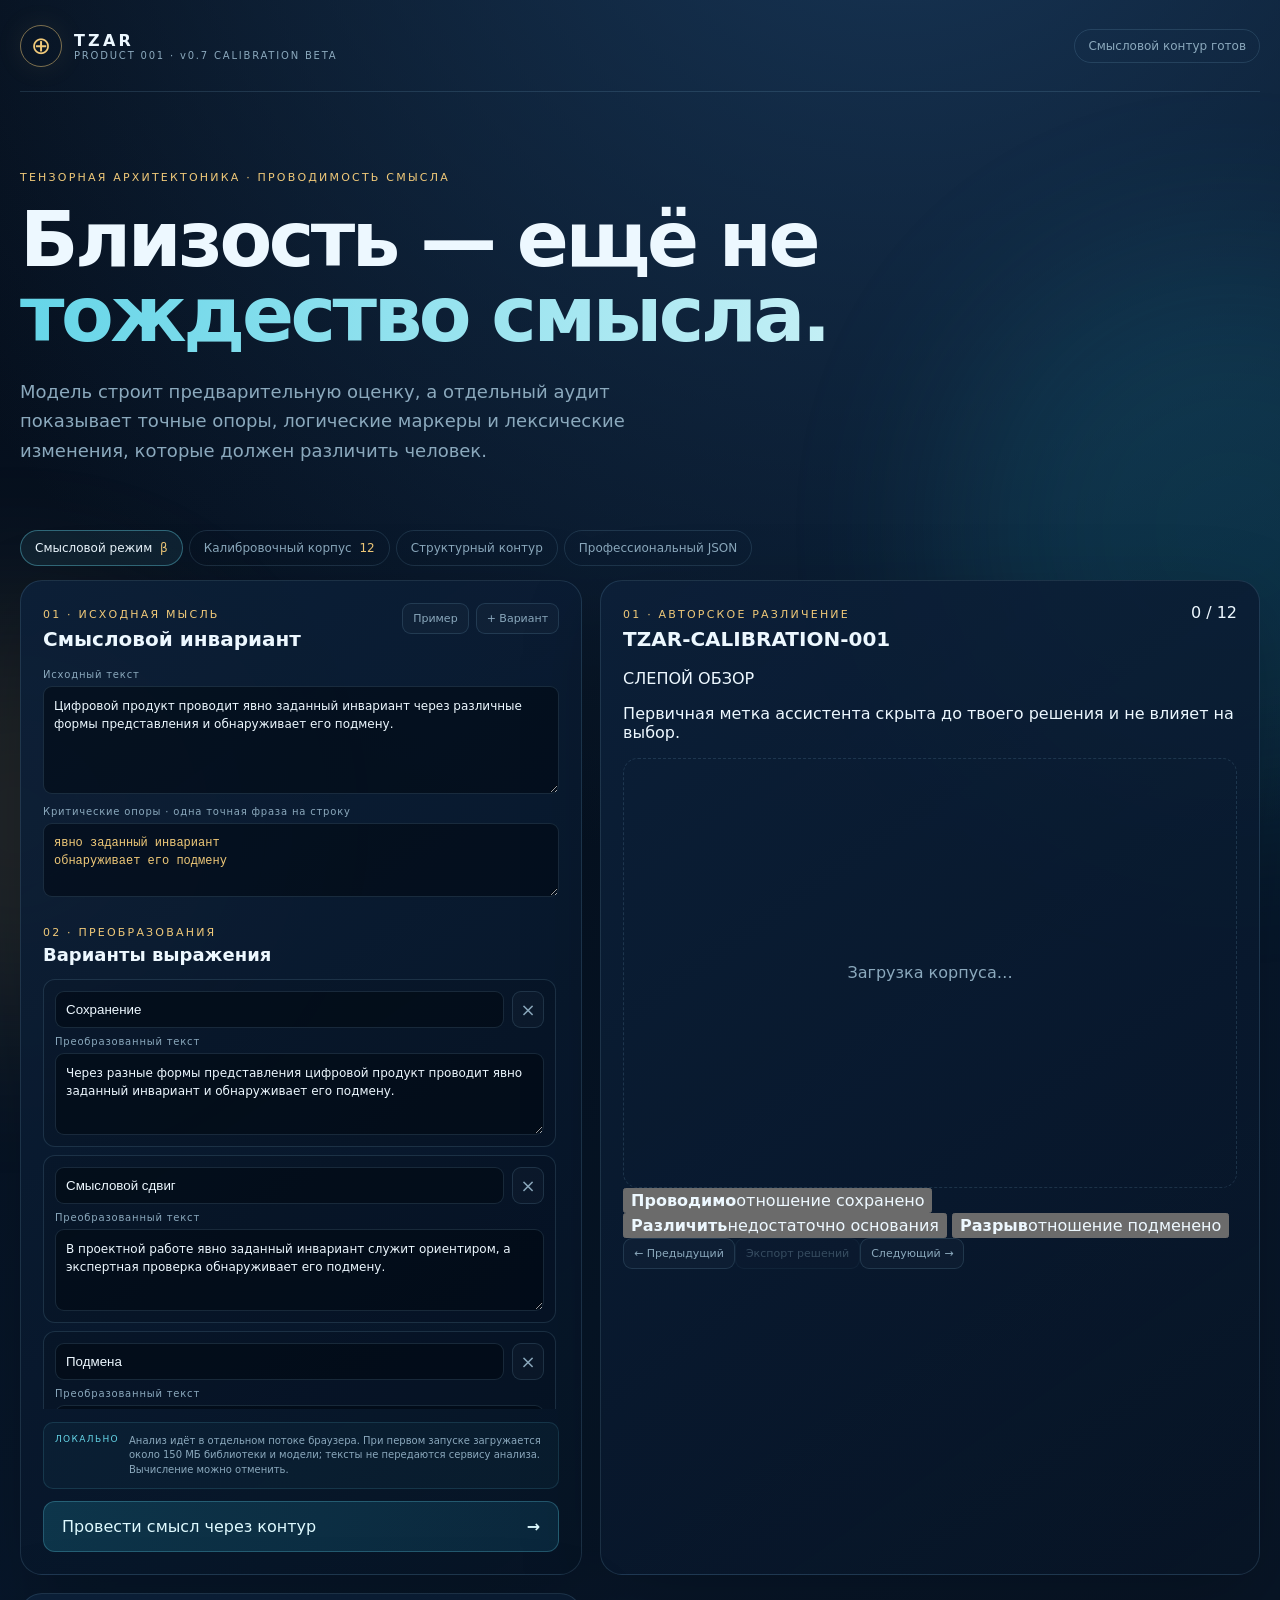
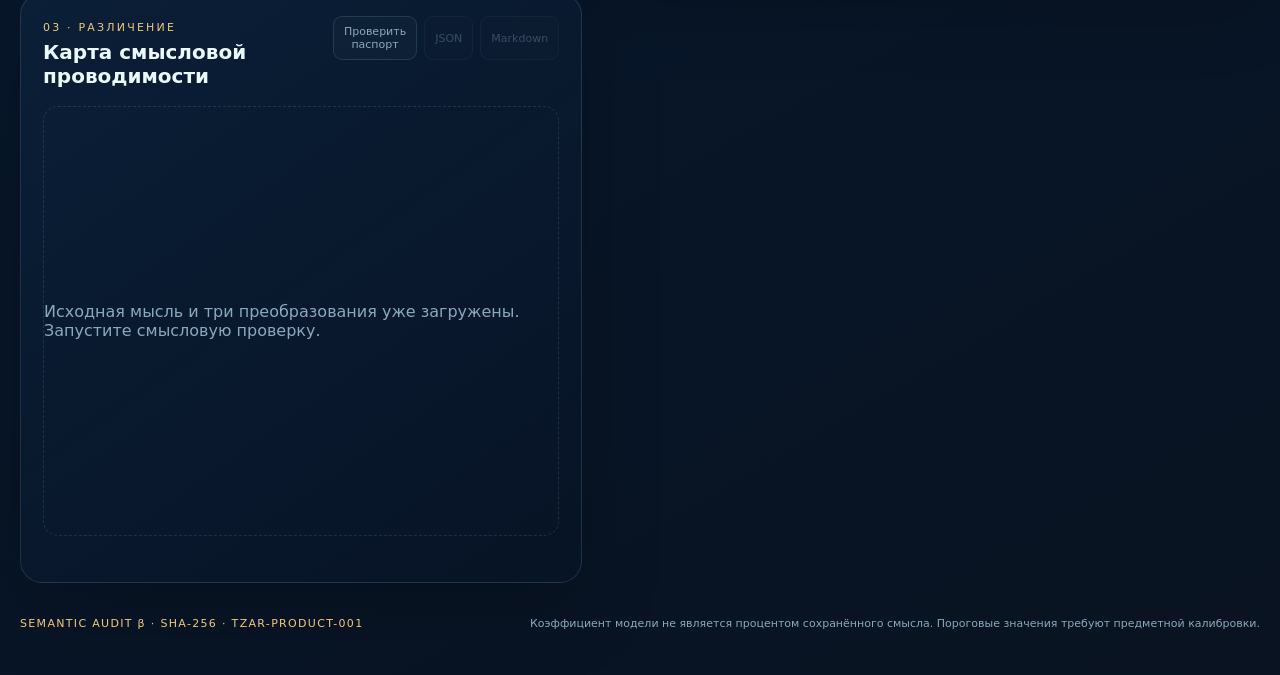
==== products/tzar-conductance/index.html @ d2043712 "feat(product-001): add blind calibration laboratory" ====
<!doctype html>
<html lang="ru">
<head>
  <meta charset="utf-8">
  <meta name="viewport" content="width=device-width,initial-scale=1">
  <meta name="theme-color" content="#071529">
  <title>TZAR Conductance</title>
  <link rel="stylesheet" href="./styles.css">
</head>
<body data-mode="semantic">
  <div class="orb orb-a"></div><div class="orb orb-b"></div>
  <main>
    <header>
      <div class="brand"><span class="sigil">⊕</span><div><b>TZAR</b><small>PRODUCT 001 · v0.7 CALIBRATION BETA</small></div></div>
      <div id="status" class="status" data-tone="idle">Смысловой контур готов</div>
    </header>

    <section class="hero">
      <p class="eyebrow">Тензорная Архитектоника · проводимость смысла</p>
      <h1>Близость — ещё не<br><em>тождество смысла.</em></h1>
      <p class="lead">Модель строит предварительную оценку, а отдельный аудит показывает точные опоры, логические маркеры и лексические изменения, которые должен различить человек.</p>
    </section>

    <nav class="mode-switch" aria-label="Режим продукта">
      <button class="mode active" data-mode="semantic">Смысловой режим <span>β</span></button>
      <button class="mode" data-mode="calibration">Калибровочный корпус <span>12</span></button>
      <button class="mode" data-mode="builder">Структурный контур</button>
      <button class="mode" data-mode="json">Профессиональный JSON</button>
    </nav>

    <section class="workspace">
      <div class="panel input-panel semantic-panel">
        <div class="panel-head"><div><small>01 · ИСХОДНАЯ МЫСЛЬ</small><h2>Смысловой инвариант</h2></div><div class="actions"><button id="semantic-example" class="ghost">Пример</button><button id="add-variant" class="ghost">+ Вариант</button></div></div>
        <label class="field semantic-field"><span>Исходный текст</span><textarea id="semantic-source" placeholder="Сформулируйте мысль, которую нужно провести через преобразования"></textarea></label>
        <label class="field semantic-field anchors-field"><span>Критические опоры · одна точная фраза на строку</span><textarea id="semantic-anchors" placeholder="Фразы, исчезновение которых означает подмену"></textarea></label>
        <div class="forms-title"><div><small>02 · ПРЕОБРАЗОВАНИЯ</small><h2>Варианты выражения</h2></div></div>
        <div id="semantic-variants" class="forms semantic-variants"></div>
        <div class="local-note"><span>ЛОКАЛЬНО</span><p>Анализ идёт в отдельном потоке браузера. При первом запуске загружается около 150 МБ библиотеки и модели; тексты не передаются сервису анализа. Вычисление можно отменить.</p></div>
        <button id="analyze-semantic" class="primary"><span>Провести смысл через контур</span><b>→</b></button>
      </div>

      <div class="panel input-panel calibration-panel">
        <div class="panel-head"><div><small>01 · АВТОРСКОЕ РАЗЛИЧЕНИЕ</small><h2>TZAR-CALIBRATION-001</h2></div><div id="calibration-progress" class="calibration-progress">0 / 12</div></div>
        <div class="blind-note"><span>СЛЕПОЙ ОБЗОР</span><p>Первичная метка ассистента скрыта до твоего решения и не влияет на выбор.</p></div>
        <article id="calibration-case" class="calibration-case"><div class="empty">Загрузка корпуса…</div></article>
        <div class="calibration-labels" aria-label="Авторское решение">
          <button data-label="preserved"><b>Проводимо</b><span>отношение сохранено</span></button>
          <button data-label="review"><b>Различить</b><span>недостаточно основания</span></button>
          <button data-label="rupture"><b>Разрыв</b><span>отношение подменено</span></button>
        </div>
        <div class="calibration-navigation"><button id="calibration-prev" class="ghost">← Предыдущий</button><button id="export-calibration" class="ghost" disabled>Экспорт решений</button><button id="calibration-next" class="ghost">Следующий →</button></div>
      </div>

      <div class="panel input-panel builder-panel">
        <div class="panel-head"><div><small>01 · ОСЬ</small><h2>Исходный конструкт</h2></div><div class="actions"><button id="example" class="ghost">Пример</button><button id="reset" class="ghost">Сбросить</button></div></div>
        <div id="source-fields" class="source-fields"></div>
        <div class="forms-title"><div><small>02 · ФОРМЫ</small><h2>Геометрии проявления</h2></div><div class="actions"><button id="add-form" class="ghost">+ Форма</button><button id="add-negative" class="ghost">+ Контроль</button></div></div>
        <div id="forms" class="forms"></div>
        <button id="verify" class="primary"><span>Провести через контур</span><b>→</b></button>
      </div>

      <div class="panel input-panel json-panel">
        <div class="panel-head"><div><small>01 · ДАННЫЕ</small><h2>JSON-конструкт</h2></div></div>
        <textarea id="payload" spellcheck="false"></textarea>
        <button id="verify-json" class="primary"><span>Проверить JSON</span><b>→</b></button>
      </div>

      <div class="panel output-panel">
        <div class="panel-head"><div><small>03 · РАЗЛИЧЕНИЕ</small><h2 id="output-title">Карта смысловой проводимости</h2></div><div class="actions"><button id="verify-passport" class="ghost">Проверить паспорт</button><button id="export-json" class="ghost" disabled>JSON</button><button id="export-markdown" class="ghost" disabled>Markdown</button><input id="passport-file" type="file" accept=".json,application/json" hidden></div></div>
        <div id="passport-status"></div>
        <div id="result"><div class="empty">Запустите смысловую проверку. Первая загрузка модели займёт некоторое время.</div></div>
      </div>
    </section>

    <footer><span>SEMANTIC AUDIT β · SHA-256 · TZAR-PRODUCT-001</span><p>Коэффициент модели не является процентом сохранённого смысла. Пороговые значения требуют предметной калибровки.</p></footer>
  </main>
  <script type="module" src="./app.mjs"></script>
</body>
</html>
---- products/tzar-conductance/styles.css ----
:root{color-scheme:dark;--bg:#06101f;--panel:rgba(10,28,51,.78);--line:rgba(140,191,224,.16);--text:#edf8ff;--muted:#8ba9bd;--gold:#f0c979;--cyan:#65d5e8;--pass:#72dfb5;--fail:#ff7d89}
*{box-sizing:border-box}body{margin:0;min-height:100vh;background:radial-gradient(circle at 70% -10%,#183758 0,transparent 42%),linear-gradient(150deg,#050d19,#07172b 55%,#091321);color:var(--text);font-family:Inter,ui-sans-serif,system-ui,-apple-system,sans-serif;overflow-x:hidden}.orb{position:fixed;border-radius:50%;filter:blur(90px);opacity:.12;pointer-events:none}.orb-a{width:36rem;height:36rem;background:#25c9e0;right:-15rem;top:15rem}.orb-b{width:26rem;height:26rem;background:#e7b95d;left:-12rem;bottom:-8rem}main{width:min(1240px,calc(100% - 40px));margin:auto;position:relative}header{height:92px;display:flex;align-items:center;justify-content:space-between;border-bottom:1px solid var(--line)}.brand{display:flex;align-items:center;gap:12px}.brand div{display:grid}.brand b{letter-spacing:.2em}.brand small{font-size:10px;letter-spacing:.18em;color:var(--muted)}.sigil{width:42px;height:42px;display:grid;place-items:center;border:1px solid rgba(240,201,121,.5);border-radius:50%;color:var(--gold);font-size:24px;box-shadow:0 0 30px rgba(240,201,121,.08)}.status{font-size:12px;padding:9px 13px;border:1px solid var(--line);border-radius:99px;color:var(--muted)}.status[data-tone=pass]{color:var(--pass);border-color:rgba(114,223,181,.35)}.status[data-tone=fail]{color:var(--fail);border-color:rgba(255,125,137,.35)}.status[data-tone=work]{color:var(--gold)}.hero{padding:68px 0 46px;max-width:900px}.eyebrow,.panel-head small{font-size:11px;letter-spacing:.2em;color:var(--gold);text-transform:uppercase}.hero h1{font-size:clamp(42px,6vw,82px);line-height:.98;letter-spacing:-.045em;margin:18px 0 24px;font-weight:630}.hero h1 em{font-style:normal;color:transparent;background:linear-gradient(90deg,var(--cyan),#c3eff5);background-clip:text}.lead{max-width:690px;color:var(--muted);font-size:18px;line-height:1.65}.workspace{display:grid;grid-template-columns:minmax(0,.92fr) minmax(0,1.08fr);gap:18px}.panel{background:linear-gradient(145deg,rgba(12,32,57,.9),rgba(7,20,37,.86));border:1px solid var(--line);border-radius:22px;padding:22px;box-shadow:0 24px 80px rgba(0,0,0,.22);min-height:590px}.panel-head{display:flex;align-items:flex-start;justify-content:space-between;gap:15px;margin-bottom:18px}.panel-head h2{margin:5px 0 0;font-size:20px}.actions{display:flex;gap:7px}button{font:inherit;color:inherit;cursor:pointer}.ghost{padding:8px 10px;border:1px solid var(--line);background:rgba(255,255,255,.025);border-radius:9px;font-size:11px;color:var(--muted)}.ghost:hover:not(:disabled){border-color:rgba(101,213,232,.4);color:var(--text)}button:disabled{opacity:.35;cursor:not-allowed}textarea{width:100%;height:455px;resize:vertical;background:rgba(1,8,17,.64);border:1px solid var(--line);border-radius:14px;padding:16px;color:#bfe4ef;font:12px/1.55 ui-monospace,SFMono-Regular,Menlo,monospace;outline:none}textarea:focus{border-color:rgba(101,213,232,.38);box-shadow:0 0 0 3px rgba(101,213,232,.05)}.primary{width:100%;margin-top:12px;border:1px solid rgba(101,213,232,.28);background:linear-gradient(90deg,rgba(32,140,164,.26),rgba(24,98,129,.25));border-radius:12px;padding:15px 18px;display:flex;justify-content:space-between;color:#dffaff}.primary:hover{border-color:rgba(101,213,232,.55)}.empty{height:430px;display:grid;place-items:center;color:var(--muted);border:1px dashed var(--line);border-radius:15px}.summary{display:flex;gap:15px;align-items:center;padding:18px;border:1px solid var(--line);border-radius:15px;margin-bottom:12px}.summary.pass{border-color:rgba(114,223,181,.25);background:rgba(31,119,93,.08)}.summary.fail{border-color:rgba(255,125,137,.28);background:rgba(140,39,52,.1)}.summary-mark{font-size:32px;color:var(--pass)}.summary.fail .summary-mark{color:var(--fail)}.summary div{display:grid}.summary small{color:var(--muted)}.summary strong{margin-top:3px;letter-spacing:.08em}.chain{display:grid;gap:9px}.node{padding:16px;border:1px solid var(--line);border-radius:13px;background:rgba(0,0,0,.1)}.node.pass{border-left:3px solid var(--pass)}.node.fail{border-left:3px solid var(--fail)}.node-top{display:flex;justify-content:space-between;color:var(--muted);font-size:10px;letter-spacing:.15em}.node-top b{color:var(--pass)}.node.fail .node-top b{color:var(--fail)}.node h3{font-size:15px;margin:11px 0 4px}.node p{font-size:12px;color:var(--muted);margin:0 0 10px}.node code{font-size:11px;color:#8fc7d7}.error{padding:20px;border:1px solid rgba(255,125,137,.3);border-radius:14px;color:var(--fail)}.error p{color:var(--muted)}footer{display:flex;justify-content:space-between;gap:30px;padding:34px 0 45px;color:var(--muted);font-size:11px}footer span{color:var(--gold);letter-spacing:.12em}footer p{margin:0;text-align:right}@media(max-width:860px){main{width:min(100% - 24px,700px)}.hero{padding-top:46px}.workspace{grid-template-columns:1fr}.panel{min-height:unset}textarea{height:400px}.empty{height:330px}footer{display:grid}footer p{text-align:left}}@media(max-width:520px){header{height:76px}.hero h1{font-size:42px}.lead{font-size:15px}.panel{padding:15px;border-radius:16px}.panel-head{display:grid}.actions{grid-row:1}.status{font-size:10px}.brand small{display:none}}

.mode-switch{display:flex;gap:6px;margin-bottom:14px}.mode{border:1px solid var(--line);background:transparent;color:var(--muted);padding:10px 14px;border-radius:99px;font-size:12px}.mode.active{color:var(--text);border-color:rgba(101,213,232,.4);background:rgba(101,213,232,.08)}.json-panel{display:none}.source-fields{display:grid;grid-template-columns:1fr 1fr;gap:10px}.field{display:grid;gap:6px}.field span{font-size:10px;letter-spacing:.08em;color:var(--muted)}.field input,.field textarea,.form-card input,.form-card select{width:100%;height:auto;border:1px solid var(--line);background:rgba(1,8,17,.55);color:var(--text);border-radius:9px;padding:10px;font:12px/1.4 inherit}.field textarea{height:74px;resize:vertical;font-family:inherit}.source-fields .field:nth-child(4){grid-column:1/-1}.forms-title{display:flex;align-items:end;justify-content:space-between;margin:24px 0 10px}.forms-title small{font-size:11px;letter-spacing:.2em;color:var(--gold)}.forms-title h2{font-size:18px;margin:4px 0}.forms{display:grid;gap:8px;max-height:390px;overflow:auto;padding-right:3px}.form-card{border:1px solid var(--line);border-radius:12px;padding:11px;background:rgba(0,0,0,.1)}.form-card-head,.form-meta{display:flex;gap:8px}.form-card-head{margin-bottom:8px}.form-card-head .remove{width:34px;font-size:18px;padding:4px}.form-meta{margin-bottom:9px}.form-meta select{flex:1}.compact textarea{height:62px}.diffs{display:grid;gap:6px;margin-top:12px}.diffs>div{display:grid;gap:3px;padding:8px;border-radius:8px;background:rgba(255,125,137,.07);font-size:10px}.diffs b{color:var(--fail)}.diffs span{color:var(--muted);overflow-wrap:anywhere}body[data-mode=json] .builder-panel{display:none}body[data-mode=json] .json-panel{display:block}
@media(max-width:520px){.source-fields{grid-template-columns:1fr}.source-fields .field:nth-child(4){grid-column:auto}.forms-title{display:grid;gap:8px}.mode-switch{overflow:auto}}
.ledger-head{display:flex;justify-content:space-between;align-items:center;margin:18px 0 8px}.ledger-head small{font-size:10px;letter-spacing:.16em;color:var(--gold)}.ledger-head span{font-size:10px;color:var(--muted)}.ledger{display:grid;gap:5px;margin-bottom:14px}.transition{display:grid;grid-template-columns:28px 1fr 22px;align-items:center;gap:8px;padding:9px;border:1px solid var(--line);border-radius:9px;background:rgba(0,0,0,.1)}.transition.pass{border-left:2px solid var(--pass)}.transition.fail{border-left:2px solid var(--fail)}.transition>b{font-size:10px;color:var(--muted)}.transition>div{display:grid;gap:3px;min-width:0}.transition span{font-size:11px;white-space:nowrap;overflow:hidden;text-overflow:ellipsis}.transition code{font-size:9px;color:var(--muted)}.transition em{font-style:normal;color:var(--pass)}.transition.fail em{color:var(--fail)}
.seal{display:block;margin-top:5px;font-size:9px;color:var(--muted);font-weight:400}.passport-status{display:none;grid-template-columns:auto 1fr auto;gap:10px;align-items:center;padding:10px;margin-bottom:10px;border-radius:10px;font-size:10px}.passport-status.pass,.passport-status.fail{display:grid}.passport-status.pass{border:1px solid rgba(114,223,181,.3);background:rgba(114,223,181,.07)}.passport-status.fail{border:1px solid rgba(255,125,137,.3);background:rgba(255,125,137,.07)}.passport-status.pass b{color:var(--pass)}.passport-status.fail b{color:var(--fail)}.passport-status span,.passport-status code{color:var(--muted)}

/* Semantic beta */
.semantic-panel{display:none}.mode span{margin-left:4px;color:var(--gold)}body[data-mode=semantic] .semantic-panel{display:block}body[data-mode=semantic] .builder-panel,body[data-mode=semantic] .json-panel{display:none}body[data-mode=builder] .semantic-panel,body[data-mode=builder] .json-panel{display:none}body[data-mode=builder] .builder-panel{display:block}.semantic-panel{min-height:720px}.semantic-field textarea{height:108px;font:14px/1.55 inherit;color:var(--text)}.anchors-field{margin-top:12px}.anchors-field textarea{height:74px;color:var(--gold);font:12px/1.5 ui-monospace,SFMono-Regular,Menlo,monospace}.semantic-variants{max-height:430px}.semantic-card .variant-text{height:82px;font:13px/1.5 inherit}.local-note{display:grid;grid-template-columns:auto 1fr;gap:10px;margin:13px 0 0;padding:11px;border:1px solid rgba(101,213,232,.14);border-radius:10px;background:rgba(101,213,232,.035)}.local-note span{font-size:9px;letter-spacing:.15em;color:var(--cyan)}.local-note p{margin:0;color:var(--muted);font-size:10px;line-height:1.45}.semantic-summary .summary-mark{color:var(--cyan)}.calibration,.method-note{padding:11px 13px;border:1px solid var(--line);border-radius:11px;margin:10px 0 12px;background:rgba(0,0,0,.08)}.calibration{display:flex;justify-content:space-between;gap:12px;align-items:center}.calibration span{font-size:9px;letter-spacing:.15em;color:var(--gold)}.calibration p,.method-note p{font-size:10px;color:var(--muted);margin:0;line-height:1.5}.semantic-results{display:grid;gap:9px}.semantic-result{display:grid;grid-template-columns:72px 1fr;border:1px solid var(--line);border-radius:13px;overflow:hidden;background:rgba(0,0,0,.1)}.semantic-result.pass{border-left:3px solid var(--pass)}.semantic-result.review{border-left:3px solid var(--gold)}.semantic-result.fail{border-left:3px solid var(--fail)}.score{display:grid;align-content:center;justify-items:center;border-right:1px solid var(--line);padding:12px 8px}.score>span{font-size:9px;color:var(--muted);letter-spacing:.12em}.score strong{font-size:24px;color:var(--text)}.score small{font-size:10px;color:var(--muted)}.semantic-result-body{padding:13px;min-width:0}.verdict-row{display:flex;justify-content:space-between;gap:12px}.verdict-row h3{margin:0;font-size:14px}.verdict-row b{font-size:9px;letter-spacing:.08em;color:var(--pass);text-align:right}.review .verdict-row b{color:var(--gold)}.fail .verdict-row b{color:var(--fail)}.semantic-result-body>p{font-size:10px;color:var(--muted);margin:6px 0 9px}.meter{height:3px;background:rgba(255,255,255,.05);overflow:hidden;border-radius:99px}.meter i{display:block;height:100%;background:var(--pass)}.review .meter i{background:var(--gold)}.fail .meter i{background:var(--fail)}.anchor-map{display:flex;gap:6px;align-items:center;flex-wrap:wrap;margin-top:9px}.anchor-map span,.anchor-map code{font-size:9px;color:var(--muted)}.anchor-map code{padding:3px 5px;border-radius:4px;background:rgba(255,125,137,.08);color:var(--fail)}.method-note{margin-top:12px}.method-note b{display:block;font-size:10px;color:var(--gold);margin-bottom:4px}.model-loading{height:420px;display:grid;place-items:center;align-content:center;gap:12px;text-align:center;border:1px dashed var(--line);border-radius:15px}.model-loading>span{width:38px;height:38px;border:2px solid var(--line);border-top-color:var(--cyan);border-radius:50%;animation:spin .8s linear infinite}.model-loading p{margin:0;color:var(--muted);font-size:11px}@keyframes spin{to{transform:rotate(360deg)}}
@media(max-width:520px){.semantic-result{grid-template-columns:58px 1fr}.score strong{font-size:19px}.verdict-row{display:grid;gap:5px}.verdict-row b{text-align:left}.calibration{display:grid}}

.status[data-tone=review]{color:var(--gold);border-color:rgba(240,201,121,.35)}.primary[data-running=true]{border-color:rgba(255,125,137,.5);background:rgba(140,39,52,.14);color:var(--fail)}.score strong{display:grid;justify-items:center}.score small{display:block;margin-top:2px;text-transform:uppercase;letter-spacing:.08em}.logic-map,.lexical-map{display:flex;gap:5px;align-items:center;flex-wrap:wrap;margin-top:9px;padding-top:8px;border-top:1px solid var(--line)}.logic-map>b,.lexical-map>span{font-size:9px;color:var(--gold);margin-right:3px}.logic-map code,.lexical-map code{font-size:9px;padding:4px 6px;border-radius:5px;background:rgba(240,201,121,.07);color:var(--gold)}.logic-map code.critical{background:rgba(255,125,137,.08);color:var(--fail)}.lexical-map code.removed{color:#eaa5ad;background:rgba(255,125,137,.06)}.lexical-map code.added{color:#9edbe5;background:rgba(101,213,232,.06)}
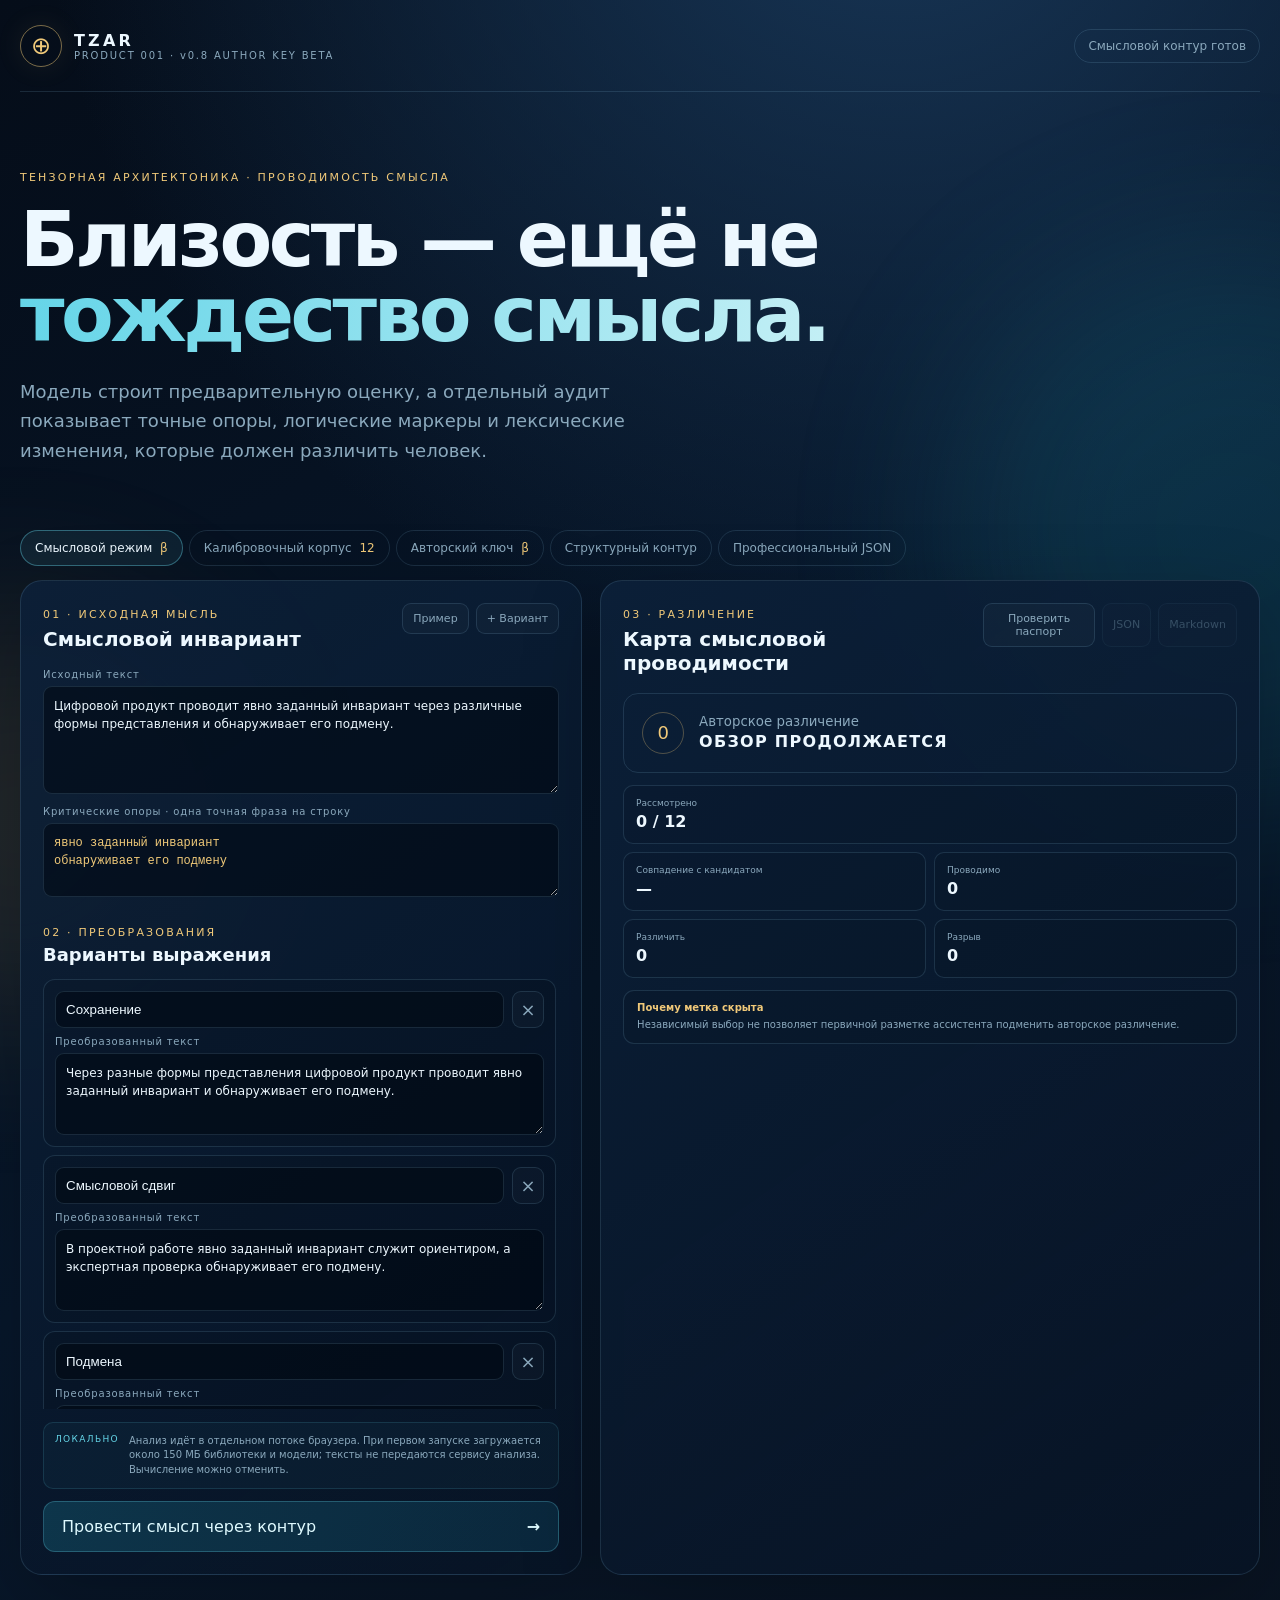
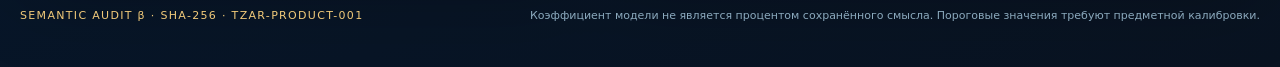
==== commit 2c725e75: "feat(product-001): add local author signing key" ====
--- a/products/tzar-conductance/index.html
+++ b/products/tzar-conductance/index.html
@@ -11,7 +11,7 @@
   <div class="orb orb-a"></div><div class="orb orb-b"></div>
   <main>
     <header>
-      <div class="brand"><span class="sigil">⊕</span><div><b>TZAR</b><small>PRODUCT 001 · v0.7 CALIBRATION BETA</small></div></div>
+      <div class="brand"><span class="sigil">⊕</span><div><b>TZAR</b><small>PRODUCT 001 · v0.8 AUTHOR KEY BETA</small></div></div>
       <div id="status" class="status" data-tone="idle">Смысловой контур готов</div>
     </header>
 
@@ -24,6 +24,7 @@
     <nav class="mode-switch" aria-label="Режим продукта">
       <button class="mode active" data-mode="semantic">Смысловой режим <span>β</span></button>
       <button class="mode" data-mode="calibration">Калибровочный корпус <span>12</span></button>
+      <button class="mode" data-mode="author-key">Авторский ключ <span>β</span></button>
       <button class="mode" data-mode="builder">Структурный контур</button>
       <button class="mode" data-mode="json">Профессиональный JSON</button>
     </nav>
@@ -49,6 +50,25 @@
           <button data-label="rupture"><b>Разрыв</b><span>отношение подменено</span></button>
         </div>
         <div class="calibration-navigation"><button id="calibration-prev" class="ghost">← Предыдущий</button><button id="export-calibration" class="ghost" disabled>Экспорт решений</button><button id="calibration-next" class="ghost">Следующий →</button></div>
+      </div>
+
+      <div class="panel input-panel author-key-panel">
+        <div class="panel-head"><div><small>01 · КРИПТОГРАФИЧЕСКОЕ АВТОРСТВО</small><h2>TZAR-AUTHOR-KEY-001</h2></div><div id="key-state" class="calibration-progress">ключ не создан</div></div>
+        <div class="key-warning"><b>Закрытый ключ возникает только здесь</b><p>Он сохраняется как неизвлекаемый ключ браузера. Единственный переносимый экземпляр — резервная копия, зашифрованная твоей кодовой фразой.</p></div>
+        <div id="key-create-form" class="key-create-form">
+          <label class="field"><span>Кодовая фраза · минимум 12 символов</span><input id="key-passphrase" type="password" autocomplete="new-password" placeholder="Не сохраняется продуктом"></label>
+          <label class="field"><span>Повтор кодовой фразы</span><input id="key-passphrase-repeat" type="password" autocomplete="new-password" placeholder="Повторите фразу"></label>
+          <div class="key-create-actions"><button id="generate-author-key" class="primary"><span>Создать авторский ключ</span><b>◇</b></button><button id="restore-author-key" class="ghost">Восстановить из копии</button><input id="key-backup-file" type="file" accept=".json,application/json" hidden></div>
+        </div>
+        <div id="key-details" class="key-details"><div class="empty">Авторский ключ ещё не создан в этом браузере.</div></div>
+        <div class="key-actions">
+          <button id="export-key-registration" class="ghost" disabled>Открытая регистрация</button>
+          <button id="sign-passport" class="ghost" disabled>Подписать паспорт</button>
+          <button id="verify-signature" class="ghost">Проверить подпись</button>
+          <input id="sign-passport-file" type="file" accept=".json,application/json" hidden>
+          <input id="verify-signature-file" type="file" accept=".json,application/json" hidden>
+        </div>
+        <div class="trust-boundary"><span>СЛЕДУЮЩАЯ СТУПЕНЬ</span><p>После создания передай мне файл открытой регистрации. Его публикация в репозитории привяжет отпечаток ключа к автору ТзАр. До публикации подпись проверяема криптографически, но ключ ещё не является доверенным ключом репозитория.</p></div>
       </div>
 
       <div class="panel input-panel builder-panel">
--- a/products/tzar-conductance/styles.css
+++ b/products/tzar-conductance/styles.css
@@ -11,3 +11,11 @@
 @media(max-width:520px){.semantic-result{grid-template-columns:58px 1fr}.score strong{font-size:19px}.verdict-row{display:grid;gap:5px}.verdict-row b{text-align:left}.calibration{display:grid}}
 
 .status[data-tone=review]{color:var(--gold);border-color:rgba(240,201,121,.35)}.primary[data-running=true]{border-color:rgba(255,125,137,.5);background:rgba(140,39,52,.14);color:var(--fail)}.score strong{display:grid;justify-items:center}.score small{display:block;margin-top:2px;text-transform:uppercase;letter-spacing:.08em}.logic-map,.lexical-map{display:flex;gap:5px;align-items:center;flex-wrap:wrap;margin-top:9px;padding-top:8px;border-top:1px solid var(--line)}.logic-map>b,.lexical-map>span{font-size:9px;color:var(--gold);margin-right:3px}.logic-map code,.lexical-map code{font-size:9px;padding:4px 6px;border-radius:5px;background:rgba(240,201,121,.07);color:var(--gold)}.logic-map code.critical{background:rgba(255,125,137,.08);color:var(--fail)}.lexical-map code.removed{color:#eaa5ad;background:rgba(255,125,137,.06)}.lexical-map code.added{color:#9edbe5;background:rgba(101,213,232,.06)}
+
+/* Calibration laboratory */
+.calibration-panel{display:none}body[data-mode=calibration] .calibration-panel{display:block}body[data-mode=calibration] .builder-panel,body[data-mode=calibration] .json-panel,body[data-mode=calibration] .semantic-panel{display:none}.calibration-progress{font-size:10px;color:var(--gold);border:1px solid var(--line);border-radius:99px;padding:8px 10px}.blind-note{display:grid;grid-template-columns:auto 1fr;gap:10px;padding:11px;margin-bottom:12px;border:1px solid rgba(101,213,232,.16);border-radius:10px;background:rgba(101,213,232,.035)}.blind-note span{font-size:9px;color:var(--cyan);letter-spacing:.14em}.blind-note p{margin:0;color:var(--muted);font-size:10px;line-height:1.45}.calibration-case{display:grid;gap:9px}.case-head{display:flex;justify-content:space-between;color:var(--muted);font-size:9px;letter-spacing:.1em}.case-head b{color:var(--gold)}.case-text{padding:14px;border:1px solid var(--line);border-radius:12px;background:rgba(0,0,0,.12)}.case-text small{font-size:9px;letter-spacing:.14em;color:var(--muted)}.case-text p{margin:8px 0 0;font:14px/1.55 inherit}.case-text.variant{border-color:rgba(101,213,232,.2)}.case-text.variant small{color:var(--cyan)}.case-arrow{text-align:center;color:var(--muted);font-size:10px}.candidate-hidden{padding:10px;text-align:center;border:1px dashed var(--line);border-radius:9px;color:var(--muted);font-size:10px}.candidate-reveal{display:grid;grid-template-columns:1fr 1fr;gap:8px;padding:11px;border:1px solid var(--line);border-radius:10px}.candidate-reveal.match{border-color:rgba(114,223,181,.25)}.candidate-reveal.differ{border-color:rgba(240,201,121,.3)}.candidate-reveal>div{display:grid;gap:3px}.candidate-reveal span{font-size:9px;color:var(--muted)}.candidate-reveal b{font-size:10px;color:var(--text)}.candidate-reveal p{grid-column:1/-1;margin:4px 0 0;padding-top:8px;border-top:1px solid var(--line);font-size:10px;line-height:1.45;color:var(--muted)}.calibration-labels{display:grid;grid-template-columns:repeat(3,1fr);gap:7px;margin-top:14px}.calibration-labels button{display:grid;gap:3px;padding:11px 7px;border:1px solid var(--line);border-radius:10px;background:rgba(0,0,0,.1);color:var(--muted)}.calibration-labels button b{font-size:10px;color:var(--text)}.calibration-labels button span{font-size:8px}.calibration-labels button.active{border-color:var(--gold);background:rgba(240,201,121,.08)}.calibration-labels button:first-child.active{border-color:var(--pass);background:rgba(114,223,181,.07)}.calibration-labels button:last-child.active{border-color:var(--fail);background:rgba(255,125,137,.07)}.calibration-navigation{display:flex;justify-content:space-between;gap:7px;margin-top:11px}.calibration-summary .summary-mark{min-width:42px;height:42px;display:grid;place-items:center;border:1px solid rgba(240,201,121,.3);border-radius:50%;font-size:18px;color:var(--gold)}.corpus-stats{display:grid;grid-template-columns:1fr 1fr;gap:8px}.corpus-stats>div{display:grid;gap:4px;padding:12px;border:1px solid var(--line);border-radius:10px;background:rgba(0,0,0,.08)}.corpus-stats span{font-size:9px;color:var(--muted)}.corpus-stats b{font-size:16px}.corpus-stats>div:first-child{grid-column:1/-1}
+@media(max-width:520px){.calibration-labels{grid-template-columns:1fr}.calibration-navigation{display:grid}.candidate-reveal{grid-template-columns:1fr}.candidate-reveal p{grid-column:auto}}
+
+/* Author key */
+[hidden]{display:none!important}.author-key-panel{display:none}body[data-mode=author-key] .author-key-panel{display:block}body[data-mode=author-key] .builder-panel,body[data-mode=author-key] .json-panel,body[data-mode=author-key] .semantic-panel,body[data-mode=author-key] .calibration-panel{display:none}.calibration-progress.ready{color:var(--pass);border-color:rgba(114,223,181,.3)}.key-warning{padding:15px;border:1px solid rgba(240,201,121,.28);border-radius:12px;background:rgba(240,201,121,.055);margin-bottom:15px}.key-warning b{font-size:12px;color:var(--gold)}.key-warning p{margin:6px 0 0;color:var(--muted);font-size:10px;line-height:1.5}.key-create-form{display:grid;grid-template-columns:1fr 1fr;gap:10px;padding:15px;border:1px solid var(--line);border-radius:13px;background:rgba(0,0,0,.09)}.key-create-actions{grid-column:1/-1;display:grid;grid-template-columns:1fr auto;gap:8px;align-items:end}.key-create-actions .primary{margin:0}.key-create-actions .ghost{height:100%}.key-details{margin-top:12px}.key-details .empty{height:180px}.key-card{display:grid;gap:8px;padding:17px;border:1px solid rgba(114,223,181,.24);border-radius:13px;background:rgba(114,223,181,.045)}.key-card span{font-size:9px;color:var(--pass);letter-spacing:.14em}.key-card code{font-size:13px;color:var(--text);overflow-wrap:anywhere}.key-card p{margin:0;color:var(--muted);font-size:10px}.key-actions{display:grid;grid-template-columns:repeat(3,1fr);gap:7px;margin-top:12px}.trust-boundary{display:grid;grid-template-columns:auto 1fr;gap:10px;margin-top:13px;padding:12px;border:1px solid var(--line);border-radius:10px}.trust-boundary span{font-size:9px;color:var(--gold);letter-spacing:.12em}.trust-boundary p{margin:0;font-size:10px;line-height:1.5;color:var(--muted)}.key-summary .summary-mark{color:var(--gold)}.key-output{display:grid;grid-template-columns:auto 1fr;gap:8px 13px;padding:14px;border:1px solid var(--line);border-radius:12px;background:rgba(0,0,0,.08)}.key-output span{font-size:9px;color:var(--muted)}.key-output code{font-size:10px;color:var(--text);text-align:right;overflow-wrap:anywhere}.signature-verification{display:flex;gap:15px;padding:20px;border:1px solid var(--line);border-radius:14px}.signature-verification.pass{border-color:rgba(114,223,181,.3);background:rgba(114,223,181,.05)}.signature-verification.fail{border-color:rgba(255,125,137,.3);background:rgba(255,125,137,.05)}.signature-verification>span{font-size:32px;color:var(--pass)}.signature-verification.fail>span{color:var(--fail)}.signature-verification>div{display:grid;gap:5px}.signature-verification small{color:var(--muted);font-size:9px;letter-spacing:.14em}.signature-verification strong{font-size:13px}.signature-verification p{margin:0;color:var(--muted);font-size:10px}.signature-verification code{font-size:9px;color:var(--muted)}
+@media(max-width:620px){.key-create-form{grid-template-columns:1fr}.key-create-actions{grid-column:auto;grid-template-columns:1fr}.key-actions{grid-template-columns:1fr}.trust-boundary{grid-template-columns:1fr}.key-output{grid-template-columns:1fr}.key-output code{text-align:left}}
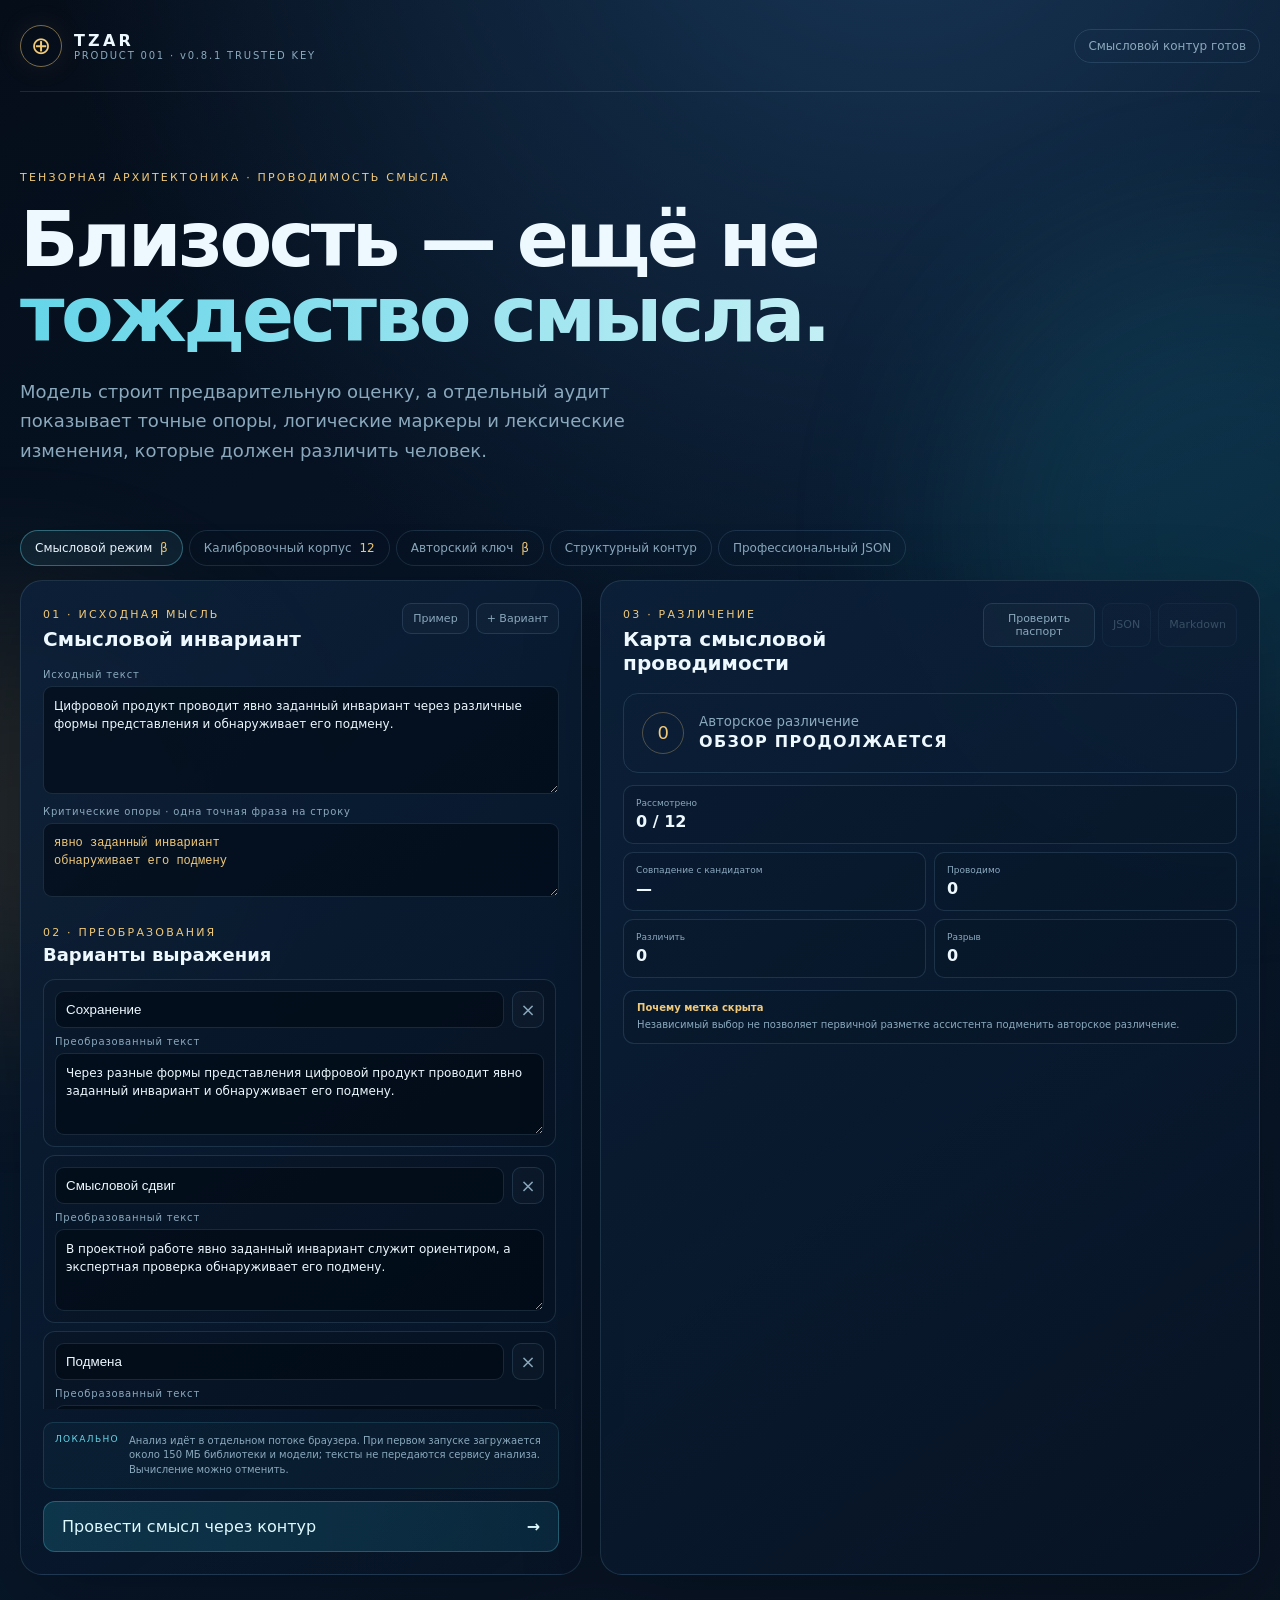
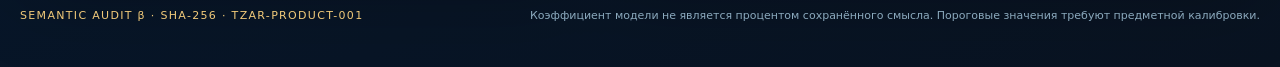
==== commit 23fae204: "feat(author-key): trust TZAR-AUTHOR-KEY-001" ====
--- a/products/tzar-conductance/index.html
+++ b/products/tzar-conductance/index.html
@@ -11,7 +11,7 @@
   <div class="orb orb-a"></div><div class="orb orb-b"></div>
   <main>
     <header>
-      <div class="brand"><span class="sigil">⊕</span><div><b>TZAR</b><small>PRODUCT 001 · v0.8 AUTHOR KEY BETA</small></div></div>
+      <div class="brand"><span class="sigil">⊕</span><div><b>TZAR</b><small>PRODUCT 001 · v0.8.1 TRUSTED KEY</small></div></div>
       <div id="status" class="status" data-tone="idle">Смысловой контур готов</div>
     </header>
 
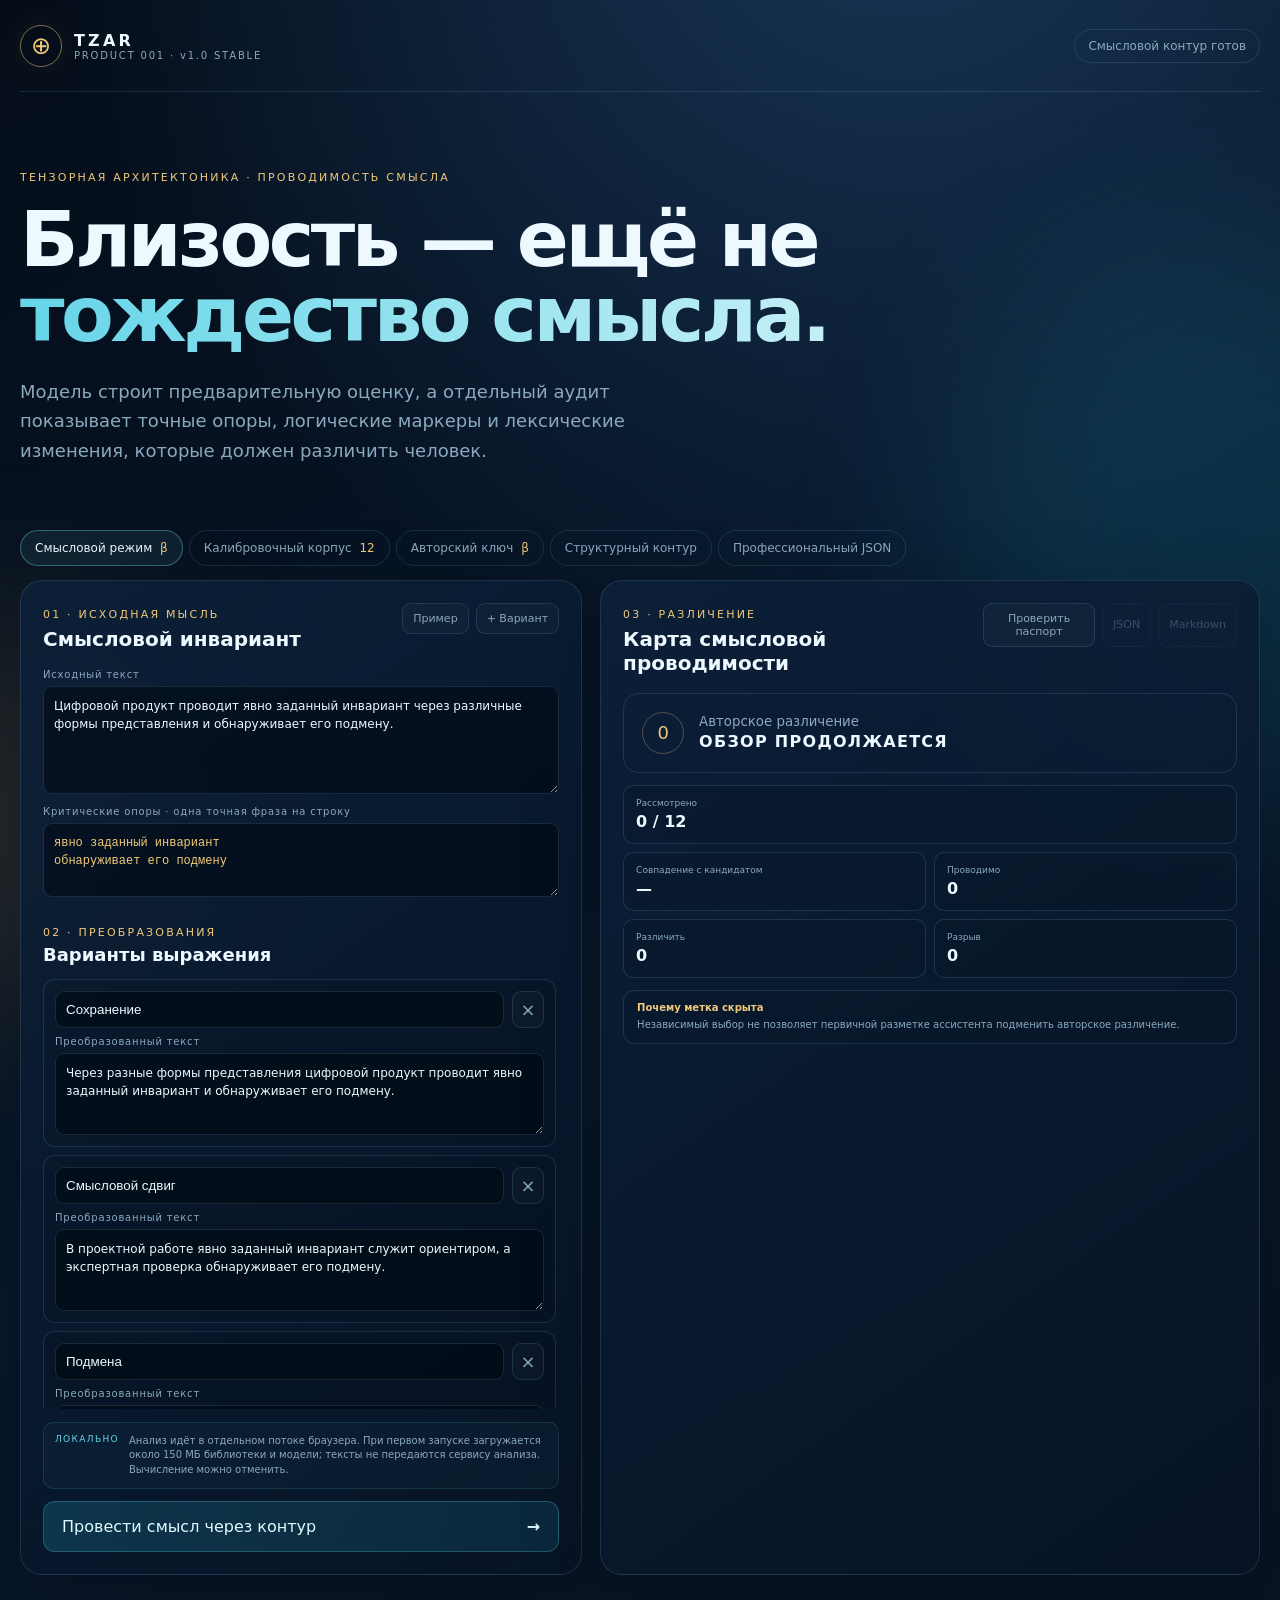
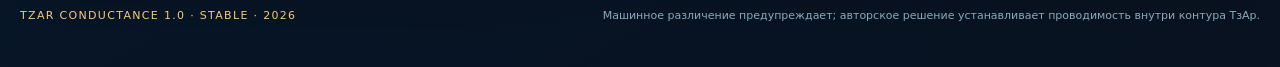
==== commit eb348f2d: "release(product-001): stabilize TZAR Conductance 1.0" ====
--- a/products/tzar-conductance/index.html
+++ b/products/tzar-conductance/index.html
@@ -11,7 +11,7 @@
   <div class="orb orb-a"></div><div class="orb orb-b"></div>
   <main>
     <header>
-      <div class="brand"><span class="sigil">⊕</span><div><b>TZAR</b><small>PRODUCT 001 · v0.8.1 TRUSTED KEY</small></div></div>
+      <div class="brand"><span class="sigil">⊕</span><div><b>TZAR</b><small>PRODUCT 001 · v1.0 STABLE</small></div></div>
       <div id="status" class="status" data-tone="idle">Смысловой контур готов</div>
     </header>
 
@@ -92,7 +92,7 @@
       </div>
     </section>
 
-    <footer><span>SEMANTIC AUDIT β · SHA-256 · TZAR-PRODUCT-001</span><p>Коэффициент модели не является процентом сохранённого смысла. Пороговые значения требуют предметной калибровки.</p></footer>
+    <footer><span>TZAR CONDUCTANCE 1.0 · STABLE · 2026</span><p>Машинное различение предупреждает; авторское решение устанавливает проводимость внутри контура ТзАр.</p></footer>
   </main>
   <script type="module" src="./app.mjs"></script>
 </body>
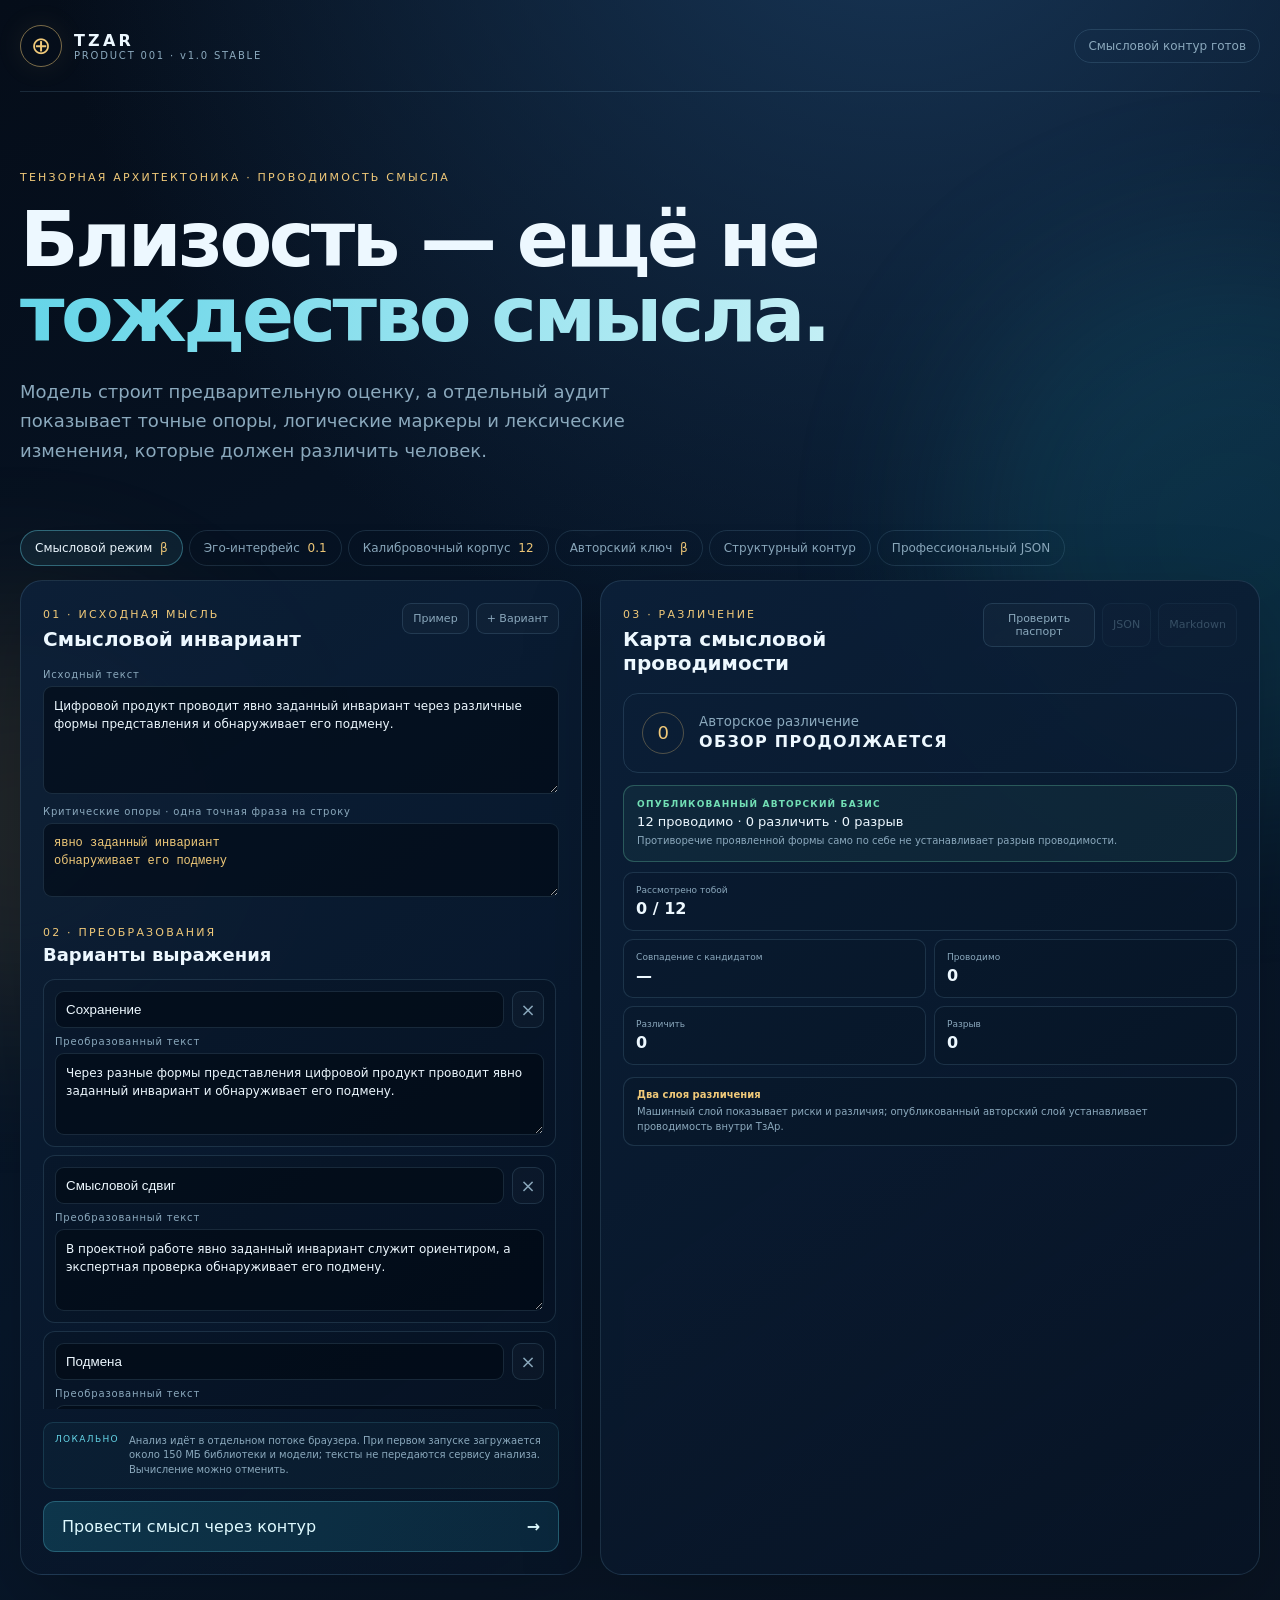
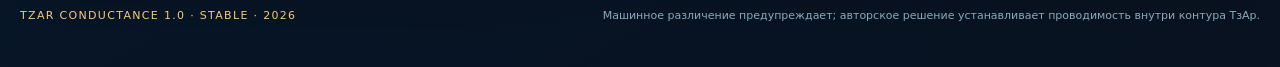
==== commit c681b986: "feat: integrate TZAR ego interface" ====
--- a/products/tzar-conductance/index.html
+++ b/products/tzar-conductance/index.html
@@ -16,13 +16,14 @@
     </header>
 
     <section class="hero">
-      <p class="eyebrow">Тензорная Архитектоника · проводимость смысла</p>
-      <h1>Близость — ещё не<br><em>тождество смысла.</em></h1>
-      <p class="lead">Модель строит предварительную оценку, а отдельный аудит показывает точные опоры, логические маркеры и лексические изменения, которые должен различить человек.</p>
+      <p class="eyebrow" id="hero-eyebrow">Тензорная Архитектоника · проводимость смысла</p>
+      <h1 id="hero-title">Близость — ещё не<br><em>тождество смысла.</em></h1>
+      <p class="lead" id="hero-lead">Модель строит предварительную оценку, а отдельный аудит показывает точные опоры, логические маркеры и лексические изменения, которые должен различить человек.</p>
     </section>
 
     <nav class="mode-switch" aria-label="Режим продукта">
       <button class="mode active" data-mode="semantic">Смысловой режим <span>β</span></button>
+      <button class="mode" data-mode="ego">Эго-интерфейс <span>0.1</span></button>
       <button class="mode" data-mode="calibration">Калибровочный корпус <span>12</span></button>
       <button class="mode" data-mode="author-key">Авторский ключ <span>β</span></button>
       <button class="mode" data-mode="builder">Структурный контур</button>
@@ -85,6 +86,15 @@
         <button id="verify-json" class="primary"><span>Проверить JSON</span><b>→</b></button>
       </div>
 
+      <section class="ego-platform-panel" aria-labelledby="ego-platform-title">
+        <div class="ego-platform-head">
+          <div><small>TZAR-EGO-INTERFACE-001 · CANDIDATE</small><h2 id="ego-platform-title">Цифровой эго-интерфейс</h2><p>Маршрут от голоса эго через Точку и пять режимов к подтверждаемому кандидату истинного запроса.</p></div>
+          <a href="./ego-interface/" target="_blank" rel="noopener">Открыть отдельно ↗</a>
+        </div>
+        <iframe id="ego-frame" src="./ego-interface/?embed=platform" title="TZAR Ego Interface" loading="lazy"></iframe>
+        <div class="ego-platform-boundary"><b>ЛОКАЛЬНАЯ ГРАНИЦА</b><p>Тексты остаются внутри эго-интерфейса. Платформа получает только технический статус контура и высоту встроенного представления.</p></div>
+      </section>
+
       <div class="panel output-panel">
         <div class="panel-head"><div><small>03 · РАЗЛИЧЕНИЕ</small><h2 id="output-title">Карта смысловой проводимости</h2></div><div class="actions"><button id="verify-passport" class="ghost">Проверить паспорт</button><button id="export-json" class="ghost" disabled>JSON</button><button id="export-markdown" class="ghost" disabled>Markdown</button><input id="passport-file" type="file" accept=".json,application/json" hidden></div></div>
         <div id="passport-status"></div>
--- a/products/tzar-conductance/styles.css
+++ b/products/tzar-conductance/styles.css
@@ -19,3 +19,8 @@
 /* Author key */
 [hidden]{display:none!important}.author-key-panel{display:none}body[data-mode=author-key] .author-key-panel{display:block}body[data-mode=author-key] .builder-panel,body[data-mode=author-key] .json-panel,body[data-mode=author-key] .semantic-panel,body[data-mode=author-key] .calibration-panel{display:none}.calibration-progress.ready{color:var(--pass);border-color:rgba(114,223,181,.3)}.key-warning{padding:15px;border:1px solid rgba(240,201,121,.28);border-radius:12px;background:rgba(240,201,121,.055);margin-bottom:15px}.key-warning b{font-size:12px;color:var(--gold)}.key-warning p{margin:6px 0 0;color:var(--muted);font-size:10px;line-height:1.5}.key-create-form{display:grid;grid-template-columns:1fr 1fr;gap:10px;padding:15px;border:1px solid var(--line);border-radius:13px;background:rgba(0,0,0,.09)}.key-create-actions{grid-column:1/-1;display:grid;grid-template-columns:1fr auto;gap:8px;align-items:end}.key-create-actions .primary{margin:0}.key-create-actions .ghost{height:100%}.key-details{margin-top:12px}.key-details .empty{height:180px}.key-card{display:grid;gap:8px;padding:17px;border:1px solid rgba(114,223,181,.24);border-radius:13px;background:rgba(114,223,181,.045)}.key-card span{font-size:9px;color:var(--pass);letter-spacing:.14em}.key-card code{font-size:13px;color:var(--text);overflow-wrap:anywhere}.key-card p{margin:0;color:var(--muted);font-size:10px}.key-actions{display:grid;grid-template-columns:repeat(3,1fr);gap:7px;margin-top:12px}.trust-boundary{display:grid;grid-template-columns:auto 1fr;gap:10px;margin-top:13px;padding:12px;border:1px solid var(--line);border-radius:10px}.trust-boundary span{font-size:9px;color:var(--gold);letter-spacing:.12em}.trust-boundary p{margin:0;font-size:10px;line-height:1.5;color:var(--muted)}.key-summary .summary-mark{color:var(--gold)}.key-output{display:grid;grid-template-columns:auto 1fr;gap:8px 13px;padding:14px;border:1px solid var(--line);border-radius:12px;background:rgba(0,0,0,.08)}.key-output span{font-size:9px;color:var(--muted)}.key-output code{font-size:10px;color:var(--text);text-align:right;overflow-wrap:anywhere}.signature-verification{display:flex;gap:15px;padding:20px;border:1px solid var(--line);border-radius:14px}.signature-verification.pass{border-color:rgba(114,223,181,.3);background:rgba(114,223,181,.05)}.signature-verification.fail{border-color:rgba(255,125,137,.3);background:rgba(255,125,137,.05)}.signature-verification>span{font-size:32px;color:var(--pass)}.signature-verification.fail>span{color:var(--fail)}.signature-verification>div{display:grid;gap:5px}.signature-verification small{color:var(--muted);font-size:9px;letter-spacing:.14em}.signature-verification strong{font-size:13px}.signature-verification p{margin:0;color:var(--muted);font-size:10px}.signature-verification code{font-size:9px;color:var(--muted)}
 @media(max-width:620px){.key-create-form{grid-template-columns:1fr}.key-create-actions{grid-column:auto;grid-template-columns:1fr}.key-actions{grid-template-columns:1fr}.trust-boundary{grid-template-columns:1fr}.key-output{grid-template-columns:1fr}.key-output code{text-align:left}}
+
+.candidate-reveal{grid-template-columns:repeat(3,1fr)}.published-baseline{display:grid;gap:5px;padding:13px;margin-bottom:10px;border:1px solid rgba(114,223,181,.28);border-radius:11px;background:rgba(114,223,181,.055)}.published-baseline b{font-size:9px;letter-spacing:.13em;color:var(--pass)}.published-baseline span{font-size:13px;color:var(--text)}.published-baseline p{margin:0;color:var(--muted);font-size:10px;line-height:1.45}@media(max-width:520px){.candidate-reveal{grid-template-columns:1fr}}
+
+/* TZAR Ego Interface candidate */
+.ego-platform-panel{display:none}.ego-platform-head{display:flex;align-items:flex-start;justify-content:space-between;gap:24px;padding:22px;border:1px solid var(--line);border-bottom:0;border-radius:22px 22px 0 0;background:linear-gradient(145deg,rgba(12,32,57,.9),rgba(7,20,37,.86))}.ego-platform-head small{font-size:10px;letter-spacing:.17em;color:var(--gold)}.ego-platform-head h2{margin:7px 0 0;font-size:24px}.ego-platform-head p{max-width:700px;margin:8px 0 0;color:var(--muted);font-size:12px;line-height:1.55}.ego-platform-head a{flex:0 0 auto;padding:10px 13px;border:1px solid rgba(101,213,232,.28);border-radius:9px;color:var(--cyan);font-size:11px;text-decoration:none}.ego-platform-panel iframe{display:block;width:100%;height:760px;border:1px solid var(--line);background:#0b1017}.ego-platform-boundary{display:grid;grid-template-columns:auto 1fr;gap:14px;padding:14px 17px;border:1px solid var(--line);border-top:0;border-radius:0 0 22px 22px;background:rgba(240,201,121,.045)}.ego-platform-boundary b{color:var(--gold);font-size:9px;letter-spacing:.13em}.ego-platform-boundary p{margin:0;color:var(--muted);font-size:10px;line-height:1.5}body[data-mode=ego] .workspace{display:block}body[data-mode=ego] .input-panel,body[data-mode=ego] .output-panel{display:none}body[data-mode=ego] .ego-platform-panel{display:block}@media(max-width:620px){.ego-platform-head{display:grid;padding:16px}.ego-platform-head a{justify-self:start}.ego-platform-boundary{grid-template-columns:1fr}.ego-platform-panel iframe{height:760px}}
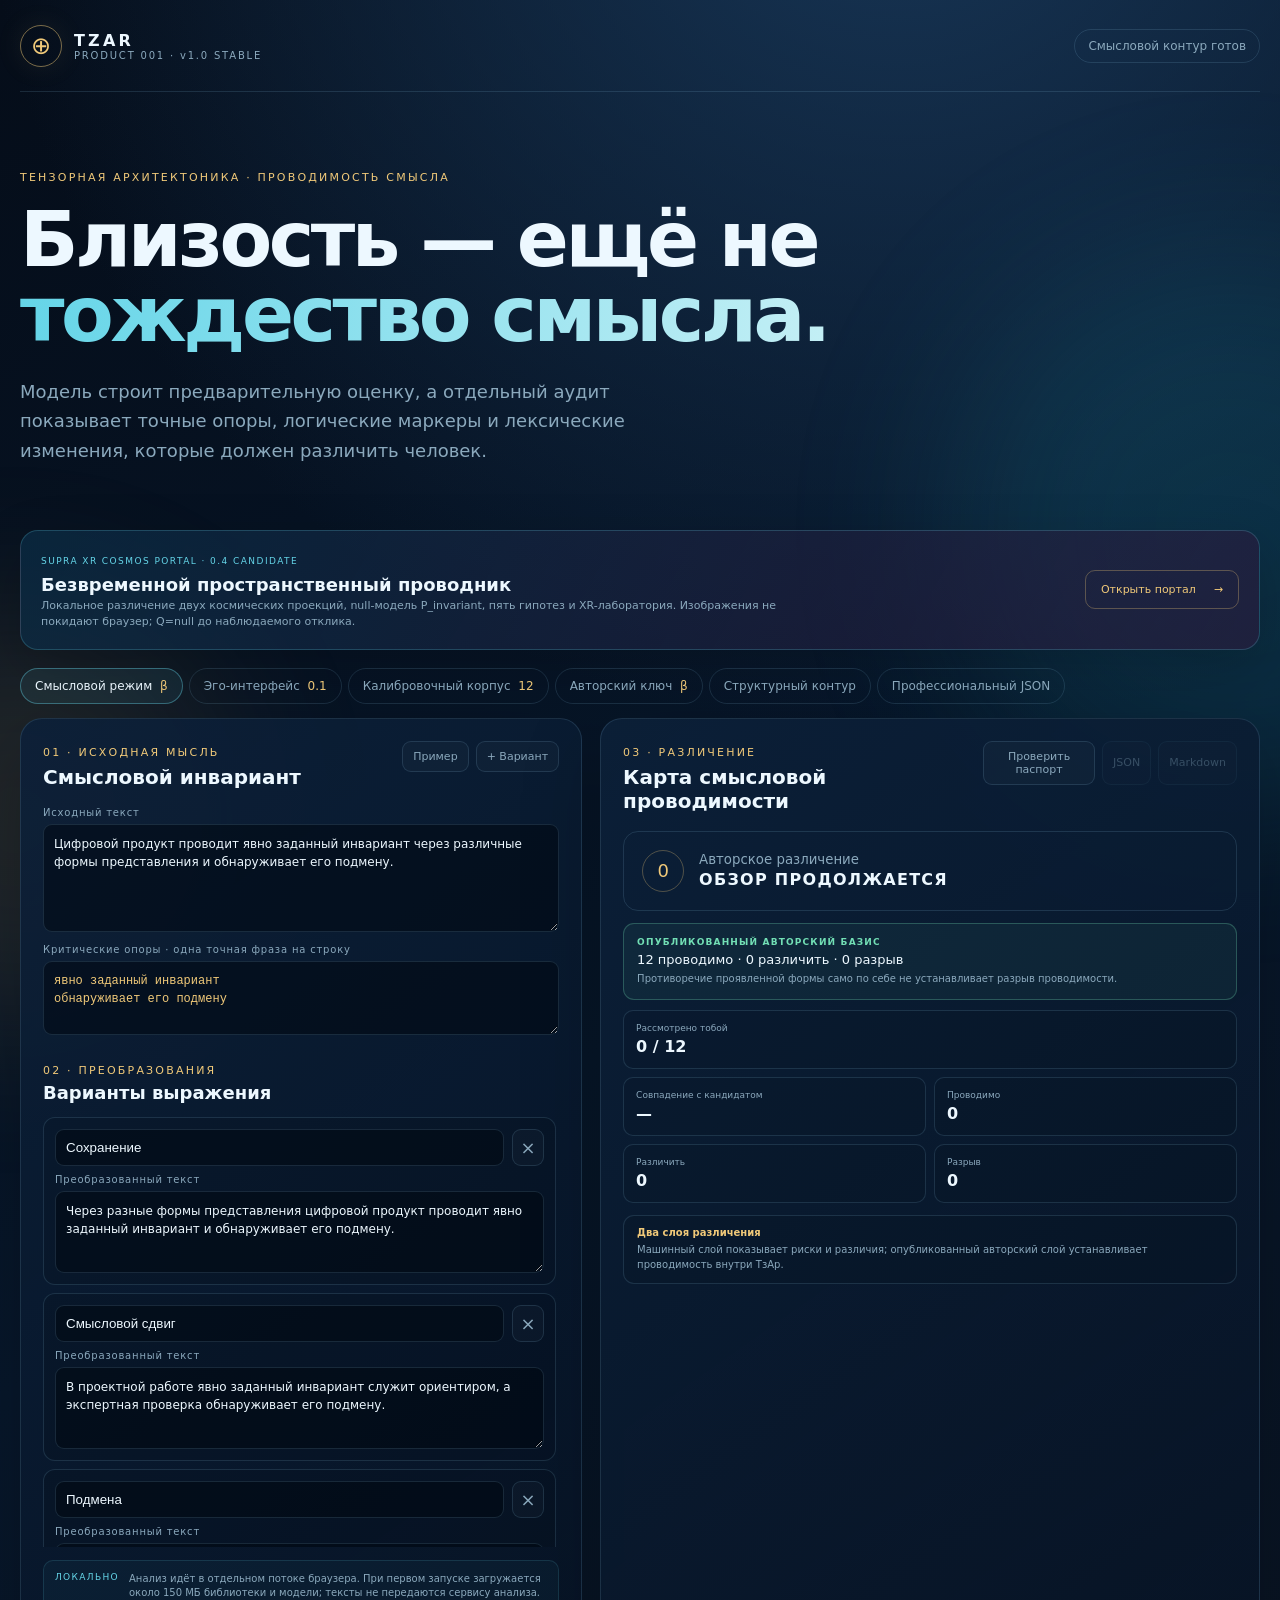
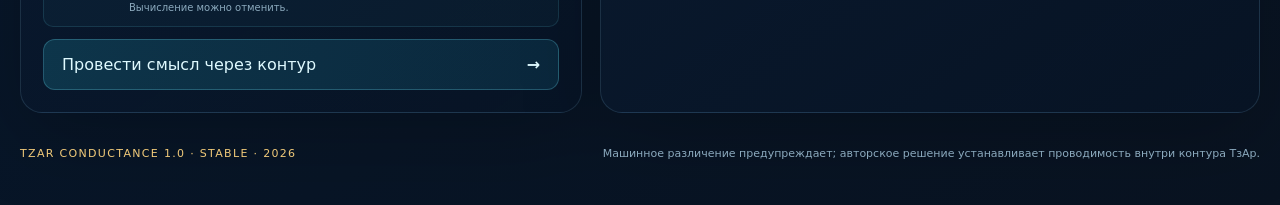
==== commit d624f3b3: "Launch Supra XR Cosmos Portal candidate" ====
--- a/products/tzar-conductance/index.html
+++ b/products/tzar-conductance/index.html
@@ -20,6 +20,11 @@
       <h1 id="hero-title">Близость — ещё не<br><em>тождество смысла.</em></h1>
       <p class="lead" id="hero-lead">Модель строит предварительную оценку, а отдельный аудит показывает точные опоры, логические маркеры и лексические изменения, которые должен различить человек.</p>
     </section>
+
+    <aside class="cosmos-entry" aria-labelledby="cosmos-entry-title">
+      <div><small>SUPRA XR COSMOS PORTAL · 0.4 CANDIDATE</small><h2 id="cosmos-entry-title">Безвременной пространственный проводник</h2><p>Локальное различение двух космических проекций, null-модель P_invariant, пять гипотез и XR-лаборатория. Изображения не покидают браузер; Q=null до наблюдаемого отклика.</p></div>
+      <a href="./supra-cosmos/">Открыть портал <span>→</span></a>
+    </aside>
 
     <nav class="mode-switch" aria-label="Режим продукта">
       <button class="mode active" data-mode="semantic">Смысловой режим <span>β</span></button>
@@ -104,6 +109,7 @@
 
     <footer><span>TZAR CONDUCTANCE 1.0 · STABLE · 2026</span><p>Машинное различение предупреждает; авторское решение устанавливает проводимость внутри контура ТзАр.</p></footer>
   </main>
+  <script src="./ego-interface/tzar-language.js"></script>
   <script type="module" src="./app.mjs"></script>
 </body>
 </html>
--- a/products/tzar-conductance/styles.css
+++ b/products/tzar-conductance/styles.css
@@ -2,7 +2,9 @@
 *{box-sizing:border-box}body{margin:0;min-height:100vh;background:radial-gradient(circle at 70% -10%,#183758 0,transparent 42%),linear-gradient(150deg,#050d19,#07172b 55%,#091321);color:var(--text);font-family:Inter,ui-sans-serif,system-ui,-apple-system,sans-serif;overflow-x:hidden}.orb{position:fixed;border-radius:50%;filter:blur(90px);opacity:.12;pointer-events:none}.orb-a{width:36rem;height:36rem;background:#25c9e0;right:-15rem;top:15rem}.orb-b{width:26rem;height:26rem;background:#e7b95d;left:-12rem;bottom:-8rem}main{width:min(1240px,calc(100% - 40px));margin:auto;position:relative}header{height:92px;display:flex;align-items:center;justify-content:space-between;border-bottom:1px solid var(--line)}.brand{display:flex;align-items:center;gap:12px}.brand div{display:grid}.brand b{letter-spacing:.2em}.brand small{font-size:10px;letter-spacing:.18em;color:var(--muted)}.sigil{width:42px;height:42px;display:grid;place-items:center;border:1px solid rgba(240,201,121,.5);border-radius:50%;color:var(--gold);font-size:24px;box-shadow:0 0 30px rgba(240,201,121,.08)}.status{font-size:12px;padding:9px 13px;border:1px solid var(--line);border-radius:99px;color:var(--muted)}.status[data-tone=pass]{color:var(--pass);border-color:rgba(114,223,181,.35)}.status[data-tone=fail]{color:var(--fail);border-color:rgba(255,125,137,.35)}.status[data-tone=work]{color:var(--gold)}.hero{padding:68px 0 46px;max-width:900px}.eyebrow,.panel-head small{font-size:11px;letter-spacing:.2em;color:var(--gold);text-transform:uppercase}.hero h1{font-size:clamp(42px,6vw,82px);line-height:.98;letter-spacing:-.045em;margin:18px 0 24px;font-weight:630}.hero h1 em{font-style:normal;color:transparent;background:linear-gradient(90deg,var(--cyan),#c3eff5);background-clip:text}.lead{max-width:690px;color:var(--muted);font-size:18px;line-height:1.65}.workspace{display:grid;grid-template-columns:minmax(0,.92fr) minmax(0,1.08fr);gap:18px}.panel{background:linear-gradient(145deg,rgba(12,32,57,.9),rgba(7,20,37,.86));border:1px solid var(--line);border-radius:22px;padding:22px;box-shadow:0 24px 80px rgba(0,0,0,.22);min-height:590px}.panel-head{display:flex;align-items:flex-start;justify-content:space-between;gap:15px;margin-bottom:18px}.panel-head h2{margin:5px 0 0;font-size:20px}.actions{display:flex;gap:7px}button{font:inherit;color:inherit;cursor:pointer}.ghost{padding:8px 10px;border:1px solid var(--line);background:rgba(255,255,255,.025);border-radius:9px;font-size:11px;color:var(--muted)}.ghost:hover:not(:disabled){border-color:rgba(101,213,232,.4);color:var(--text)}button:disabled{opacity:.35;cursor:not-allowed}textarea{width:100%;height:455px;resize:vertical;background:rgba(1,8,17,.64);border:1px solid var(--line);border-radius:14px;padding:16px;color:#bfe4ef;font:12px/1.55 ui-monospace,SFMono-Regular,Menlo,monospace;outline:none}textarea:focus{border-color:rgba(101,213,232,.38);box-shadow:0 0 0 3px rgba(101,213,232,.05)}.primary{width:100%;margin-top:12px;border:1px solid rgba(101,213,232,.28);background:linear-gradient(90deg,rgba(32,140,164,.26),rgba(24,98,129,.25));border-radius:12px;padding:15px 18px;display:flex;justify-content:space-between;color:#dffaff}.primary:hover{border-color:rgba(101,213,232,.55)}.empty{height:430px;display:grid;place-items:center;color:var(--muted);border:1px dashed var(--line);border-radius:15px}.summary{display:flex;gap:15px;align-items:center;padding:18px;border:1px solid var(--line);border-radius:15px;margin-bottom:12px}.summary.pass{border-color:rgba(114,223,181,.25);background:rgba(31,119,93,.08)}.summary.fail{border-color:rgba(255,125,137,.28);background:rgba(140,39,52,.1)}.summary-mark{font-size:32px;color:var(--pass)}.summary.fail .summary-mark{color:var(--fail)}.summary div{display:grid}.summary small{color:var(--muted)}.summary strong{margin-top:3px;letter-spacing:.08em}.chain{display:grid;gap:9px}.node{padding:16px;border:1px solid var(--line);border-radius:13px;background:rgba(0,0,0,.1)}.node.pass{border-left:3px solid var(--pass)}.node.fail{border-left:3px solid var(--fail)}.node-top{display:flex;justify-content:space-between;color:var(--muted);font-size:10px;letter-spacing:.15em}.node-top b{color:var(--pass)}.node.fail .node-top b{color:var(--fail)}.node h3{font-size:15px;margin:11px 0 4px}.node p{font-size:12px;color:var(--muted);margin:0 0 10px}.node code{font-size:11px;color:#8fc7d7}.error{padding:20px;border:1px solid rgba(255,125,137,.3);border-radius:14px;color:var(--fail)}.error p{color:var(--muted)}footer{display:flex;justify-content:space-between;gap:30px;padding:34px 0 45px;color:var(--muted);font-size:11px}footer span{color:var(--gold);letter-spacing:.12em}footer p{margin:0;text-align:right}@media(max-width:860px){main{width:min(100% - 24px,700px)}.hero{padding-top:46px}.workspace{grid-template-columns:1fr}.panel{min-height:unset}textarea{height:400px}.empty{height:330px}footer{display:grid}footer p{text-align:left}}@media(max-width:520px){header{height:76px}.hero h1{font-size:42px}.lead{font-size:15px}.panel{padding:15px;border-radius:16px}.panel-head{display:grid}.actions{grid-row:1}.status{font-size:10px}.brand small{display:none}}
 
 .mode-switch{display:flex;gap:6px;margin-bottom:14px}.mode{border:1px solid var(--line);background:transparent;color:var(--muted);padding:10px 14px;border-radius:99px;font-size:12px}.mode.active{color:var(--text);border-color:rgba(101,213,232,.4);background:rgba(101,213,232,.08)}.json-panel{display:none}.source-fields{display:grid;grid-template-columns:1fr 1fr;gap:10px}.field{display:grid;gap:6px}.field span{font-size:10px;letter-spacing:.08em;color:var(--muted)}.field input,.field textarea,.form-card input,.form-card select{width:100%;height:auto;border:1px solid var(--line);background:rgba(1,8,17,.55);color:var(--text);border-radius:9px;padding:10px;font:12px/1.4 inherit}.field textarea{height:74px;resize:vertical;font-family:inherit}.source-fields .field:nth-child(4){grid-column:1/-1}.forms-title{display:flex;align-items:end;justify-content:space-between;margin:24px 0 10px}.forms-title small{font-size:11px;letter-spacing:.2em;color:var(--gold)}.forms-title h2{font-size:18px;margin:4px 0}.forms{display:grid;gap:8px;max-height:390px;overflow:auto;padding-right:3px}.form-card{border:1px solid var(--line);border-radius:12px;padding:11px;background:rgba(0,0,0,.1)}.form-card-head,.form-meta{display:flex;gap:8px}.form-card-head{margin-bottom:8px}.form-card-head .remove{width:34px;font-size:18px;padding:4px}.form-meta{margin-bottom:9px}.form-meta select{flex:1}.compact textarea{height:62px}.diffs{display:grid;gap:6px;margin-top:12px}.diffs>div{display:grid;gap:3px;padding:8px;border-radius:8px;background:rgba(255,125,137,.07);font-size:10px}.diffs b{color:var(--fail)}.diffs span{color:var(--muted);overflow-wrap:anywhere}body[data-mode=json] .builder-panel{display:none}body[data-mode=json] .json-panel{display:block}
+.cosmos-entry{display:flex;align-items:center;justify-content:space-between;gap:24px;margin:0 0 18px;padding:18px 20px;border:1px solid rgba(101,213,232,.22);border-radius:18px;background:linear-gradient(120deg,rgba(10,44,69,.74),rgba(48,23,59,.55));box-shadow:0 18px 55px rgba(0,0,0,.18)}.cosmos-entry small{font-size:9px;letter-spacing:.16em;color:var(--cyan)}.cosmos-entry h2{margin:6px 0 3px;font-size:18px}.cosmos-entry p{max-width:760px;margin:0;color:var(--muted);font-size:11px;line-height:1.5}.cosmos-entry a{flex:0 0 auto;display:flex;gap:18px;padding:12px 15px;border:1px solid rgba(240,201,121,.3);border-radius:10px;color:var(--gold);font-size:11px;text-decoration:none}.cosmos-entry a:hover{border-color:var(--gold)}
 @media(max-width:520px){.source-fields{grid-template-columns:1fr}.source-fields .field:nth-child(4){grid-column:auto}.forms-title{display:grid;gap:8px}.mode-switch{overflow:auto}}
+@media(max-width:620px){.cosmos-entry{display:grid;padding:15px}.cosmos-entry a{justify-self:start}}
 .ledger-head{display:flex;justify-content:space-between;align-items:center;margin:18px 0 8px}.ledger-head small{font-size:10px;letter-spacing:.16em;color:var(--gold)}.ledger-head span{font-size:10px;color:var(--muted)}.ledger{display:grid;gap:5px;margin-bottom:14px}.transition{display:grid;grid-template-columns:28px 1fr 22px;align-items:center;gap:8px;padding:9px;border:1px solid var(--line);border-radius:9px;background:rgba(0,0,0,.1)}.transition.pass{border-left:2px solid var(--pass)}.transition.fail{border-left:2px solid var(--fail)}.transition>b{font-size:10px;color:var(--muted)}.transition>div{display:grid;gap:3px;min-width:0}.transition span{font-size:11px;white-space:nowrap;overflow:hidden;text-overflow:ellipsis}.transition code{font-size:9px;color:var(--muted)}.transition em{font-style:normal;color:var(--pass)}.transition.fail em{color:var(--fail)}
 .seal{display:block;margin-top:5px;font-size:9px;color:var(--muted);font-weight:400}.passport-status{display:none;grid-template-columns:auto 1fr auto;gap:10px;align-items:center;padding:10px;margin-bottom:10px;border-radius:10px;font-size:10px}.passport-status.pass,.passport-status.fail{display:grid}.passport-status.pass{border:1px solid rgba(114,223,181,.3);background:rgba(114,223,181,.07)}.passport-status.fail{border:1px solid rgba(255,125,137,.3);background:rgba(255,125,137,.07)}.passport-status.pass b{color:var(--pass)}.passport-status.fail b{color:var(--fail)}.passport-status span,.passport-status code{color:var(--muted)}
 
